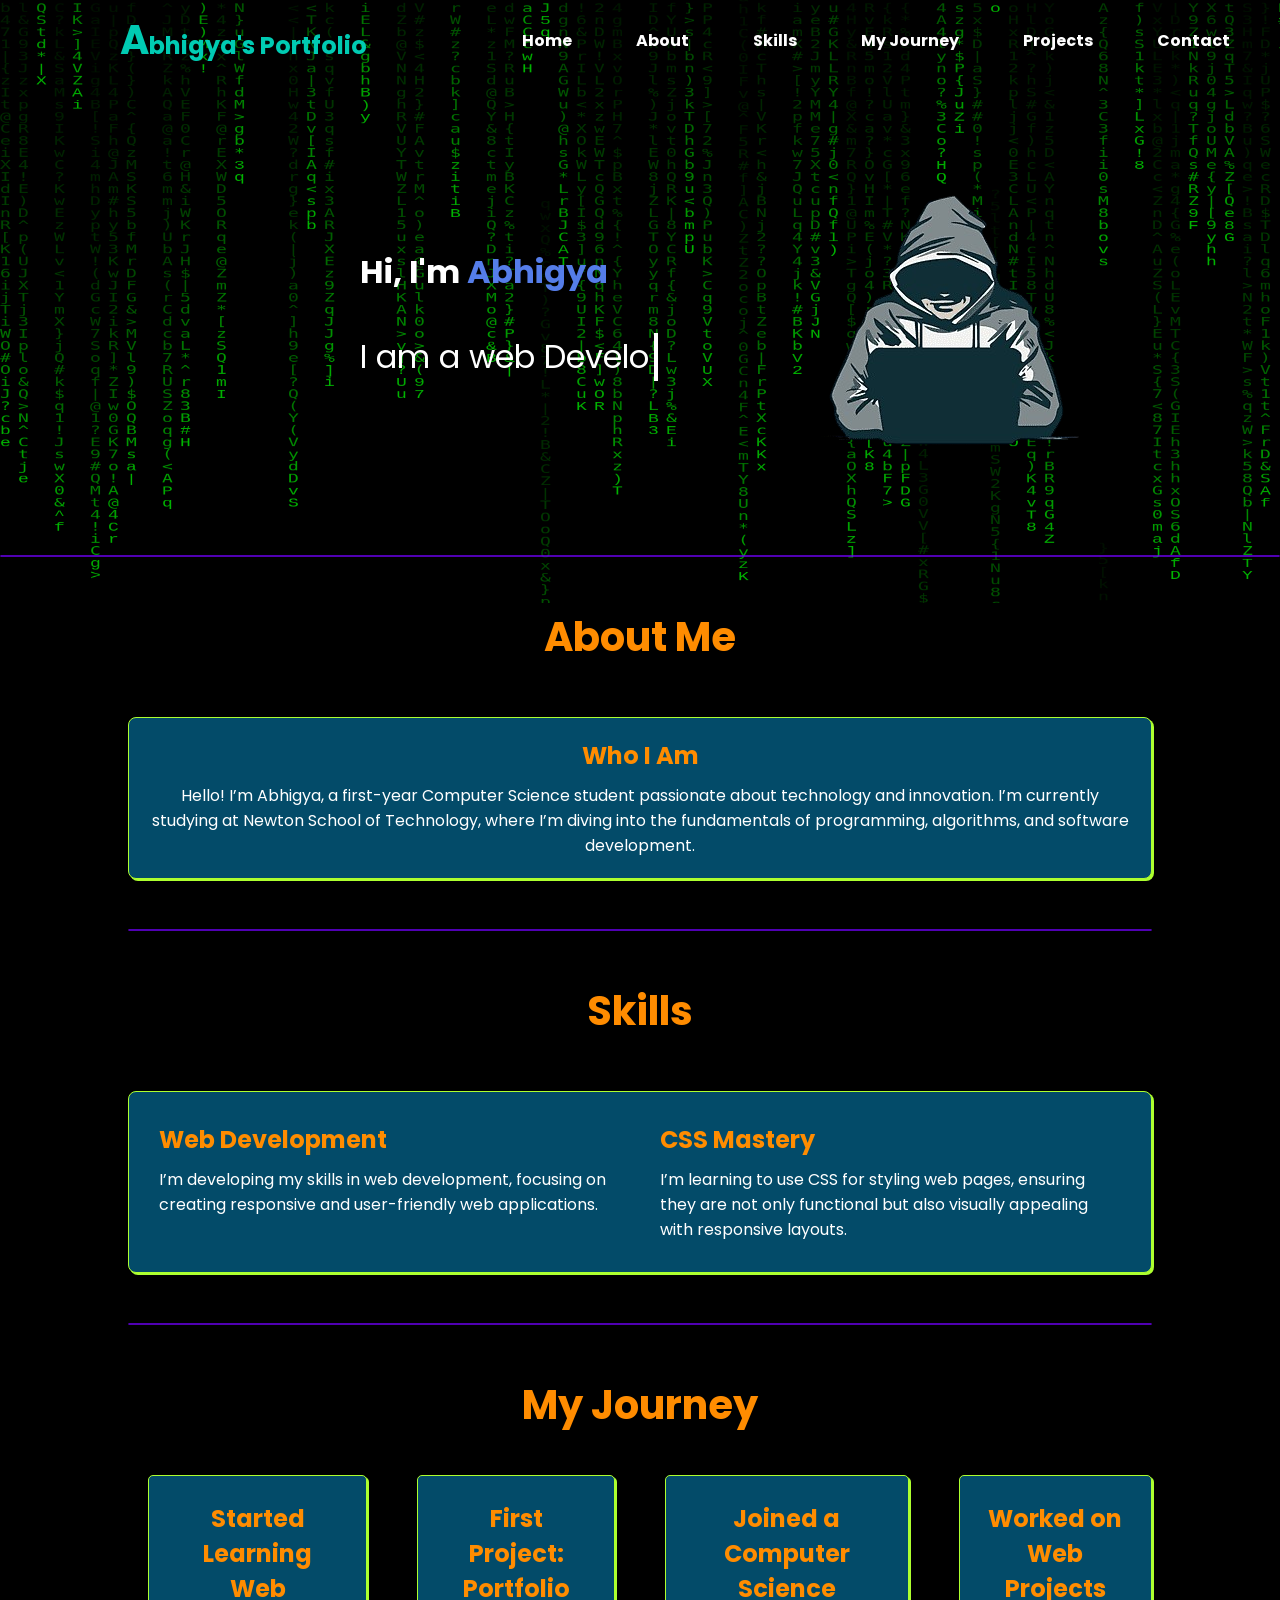
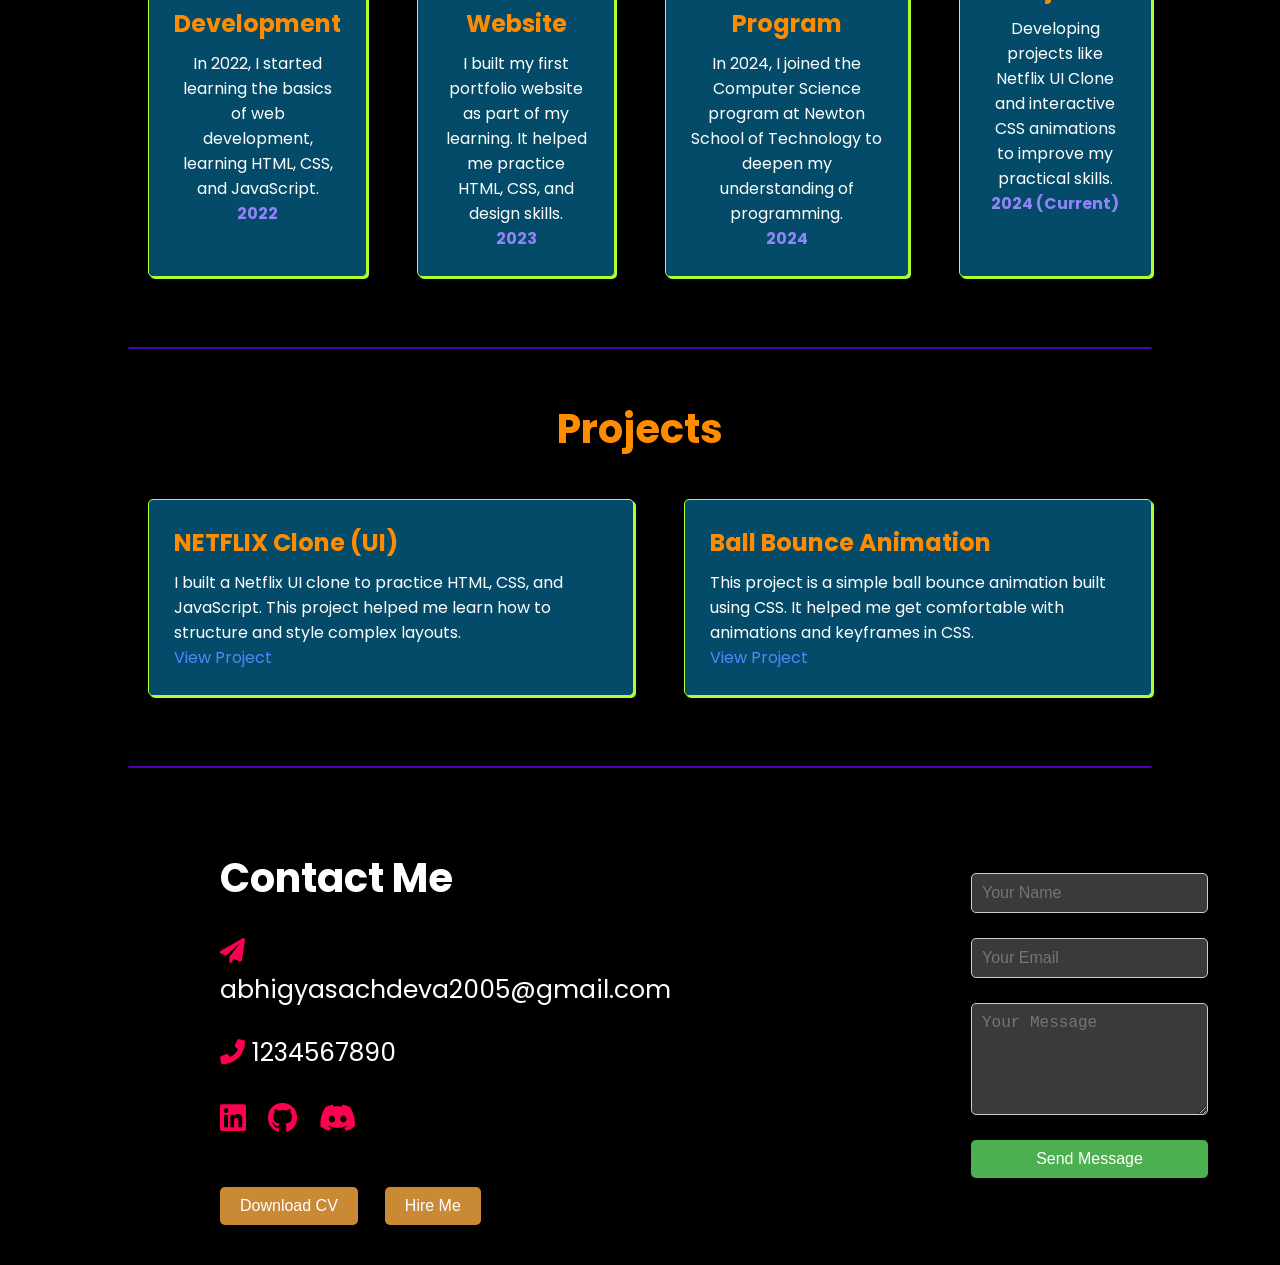
==== portfolio.html @ 4adf4d37 "Add files via upload" ====
<!DOCTYPE html>
<html lang="en">

<head>
    <meta charset="UTF-8">
    <meta name="viewport" content="width=device-width, initial-scale=1.0">
    <title>Abhigya Portfolio</title>
    <link rel="stylesheet" href="portfolio.css">
    <link rel="preconnect" href="https://fonts.googleapis.com">
    <link rel="preconnect" href="https://fonts.gstatic.com" crossorigin>
    <link
        href="https://fonts.googleapis.com/css2?family=Poppins:ital,wght@0,100;0,200;0,300;0,400;0,500;0,600;0,700;0,800;0,900&display=swap"
        rel="stylesheet">
    <link href="https://cdnjs.cloudflare.com/ajax/libs/font-awesome/6.0.0-beta3/css/all.min.css" rel="stylesheet">

    
</head>
<body>
    <canvas id="matrix"></canvas>
    <header>
        <nav id="navbar">
            <div class="left">Abhigya's Portfolio</div>
            <div class="right">
                <ul>
                    <li><a href="#home">Home</a></li>
                    <li><a href="#about">About</a></li>
                    <li><a href="#skills">Skills</a></li>
                    <li><a href="#journey">My Journey</a></li>
                    <li><a href="#projects">Projects</a></li>
                    <li><a href="#contact">Contact</a></li>
                </ul>
            </div>
        </nav>
    </header>

    <main>
        <section id="home" class="firstsection">
            <div class="leftsection">
                <h2>Hi, I'm <span class="purple">Abhigya</span></h2>
                <p id="typing-title"></p>
            </div>
            <div class="rightsection">
                <img src="portfolio.png" alt="Portfolio Image">
            </div>
        </section>

        <hr id="first-line">


        <section id="about" class="about-section">
            <h1 class="section-title">About Me</h1>
            <div class="about-content">
                <div class="about-left">
                    <h3>Who I Am</h3>
                    <p>Hello! I’m Abhigya, a first-year Computer Science student passionate about technology and
                        innovation. I’m currently studying at Newton School of Technology, where I’m diving into the
                        fundamentals of programming, algorithms, and software development.</p>
                </div>
            </div>
        </section>
        <hr>

        <section id="skills" class="skills-section">
            <h1 class="section-title">Skills</h1>
            <div class="skills-content">
                <div class="skill-item">
                    <h3>Web Development</h3>
                    <p>I’m developing my skills in web development, focusing on creating responsive and user-friendly
                        web applications.</p>
                </div>
                <div class="skill-item">
                    <h3>CSS Mastery</h3>
                    <p>I’m learning to use CSS for styling web pages, ensuring they are not only functional but also
                        visually appealing with responsive layouts.</p>
                </div>
            </div>
        </section>
        <hr>

        <section id="journey" class="timeline-section">
            <h1 class="section-title">My Journey</h1>
            <div class="timeline">
                <div class="timeline-event">
                    <div class="timeline-marker"></div>
                    <div class="timeline-content">
                        <h3>Started Learning Web Development</h3>
                        <p>In 2022, I started learning the basics of web development, learning HTML, CSS, and
                            JavaScript.</p>
                        <span class="year">2022</span>
                    </div>
                </div>
                <div class="timeline-event">
                    <div class="timeline-marker"></div>
                    <div class="timeline-content">
                        <h3>First Project: Portfolio Website</h3>
                        <p>I built my first portfolio website as part of my learning. It helped me practice HTML, CSS,
                            and design skills.</p>
                        <span class="year">2023</span>
                    </div>
                </div>
                <div class="timeline-event">
                    <div class="timeline-marker"></div>
                    <div class="timeline-content">
                        <h3>Joined a Computer Science Program</h3>
                        <p>In 2024, I joined the Computer Science program at Newton School of Technology to deepen my
                            understanding of programming.</p>
                        <span class="year">2024</span>
                    </div>
                </div>
                <div class="timeline-event">
                    <div class="timeline-marker"></div>
                    <div class="timeline-content">
                        <h3>Worked on Web Projects</h3>
                        <p>Developing projects like Netflix UI Clone and interactive CSS animations to improve my
                            practical skills.</p>
                        <span class="year">2024 (Current)</span>
                    </div>
                </div>
            </div>
        </section>
        <hr>
        <!-- Projects Section with Flex Layout -->
        <section id="projects" class="projects-section">
            <h1 class="section-title">Projects</h1>
            <div class="timeline">
                <div class="timeline-event">
                    <div class="timeline-marker"></div>
                    <div class="timeline-content">
                        <h3>NETFLIX Clone (UI)</h3>
                        <p>I built a Netflix UI clone to practice HTML, CSS, and JavaScript. This project helped me
                            learn how to structure and style complex layouts.</p>
                        <a href="//" target="_blank" class="project-link">View Project</a>
                    </div>
                </div>
                <div class="timeline-event">
                    <div class="timeline-marker"></div>
                    <div class="timeline-content">
                        <h3>Ball Bounce Animation</h3>
                        <p>This project is a simple ball bounce animation built using CSS. It helped me get comfortable
                            with animations and keyframes in CSS.</p>
                        <a href="http://127.0.0.1:3000/portfolio/ball_bounce/ball.html" target="_blank"
                            class="project-link">View Project</a>
                    </div>
                </div>
            </div>
        </section>
        <hr>
    </main>


    <!-- Footer section -->
    
    <footer id="contact">
        <div class="left-footer">
            <h1 class="sub-title">Contact Me</h1>

            <p><i class="fa fa-paper-plane"></i> abhigyasachdeva2005@gmail.com</p>
            

            <p><i class="fa fa-phone-alt"></i> 1234567890</p>
            
            <div class="social-icons">

                <a href="https://linkedin.com" target="_blank"><i class="fab fa-linkedin"></i></a>
                

                <a href="https://github.com/Abhigya0007" target="_blank"><i class="fab fa-github"></i></a>
                

                <a href="https://discord.com/channels/@me/930333306430558219" target="_blank"><i class="fab fa-discord"></i></a>
            </div>
            <button class="CV" type="submit">Download CV</button>
            <button class="Hire" type="submit">Hire Me</button>
        </div>
        
        

        </div>
        <div class="right-footer">
            <div class="contact-container">

                <form action="#" method="post" class="contact-form">
                    <div class="form-group">

                        <input type="text" id="name" name="name" placeholder="Your Name" required>
                    </div>
                    <div class="form-group">

                        <input type="email" id="email" name="email" placeholder="Your Email" required>
                    </div>
                    <div class="form-group">

                        <textarea id="message" name="message" rows="5" placeholder="Your Message" required></textarea>
                    </div>
                    <button type="submit" class="submit-btn">Send Message</button>
                </form>
                
            </div>
        </div>
    </footer> 





    <script src="portfolio.js"></script>
    
    <script src="https://cdnjs.cloudflare.com/ajax/libs/gsap/3.12.2/gsap.min.js"></script>



</body>
</html>
---- portfolio.css ----
* {
    margin: 0;
    padding: 0;
    box-sizing: border-box;
}
html{
    scroll-behavior: smooth;
}

body {
    background-color: rgba(0, 0, 0);
    color: white;
    font-family: "Poppins", sans-serif;
    scroll-behavior: smooth;
}

header {
    position: sticky;
    top: 0;
    z-index: 1;
}

nav {
    display: flex;
    justify-content: space-between;
    align-items: center;
    height: 80px;
    padding: 0 20px;
    background-color: black;
    transition: background-color 0.3s ease;

}
nav.transparent {
    background-color: transparent;
}

nav.black {
    background-color: black;
}

.left {
    margin-left: 100px;
    color: #00cbb3;
}

.left::first-letter {
    font-size: 40px;
    color: #00cbb3;
}

.left:hover {
    margin-left: 100px;
    color: #00cbb3;
    cursor: pointer;
    opacity: 0.8;
}

nav ul li {
    display: inline-block;
    list-style: none;  
    margin: 0 30px;
    position: relative;
}

nav ul li a {
    text-decoration: none;
    color: white;
    font-weight: bold;
}

nav ul li a::after {
    content: '';
    width: 0;
    height: 3px;
    background: #ff004f;
    position: absolute;
    left: 0;
    bottom: -6px;
    transition: 0.5s;
}

nav ul li a:hover {
    color: rgb(199, 199, 199);
}

nav ul li a:hover::after {
    width: 100%;
}

#first-line {
    border: 1px solid rgb(115, 0, 255, 0.7);
    width: 100%;
    margin: 20px auto;
    border-radius: 10px;
}

hr {
    border: 1px solid rgb(115, 0, 255, 0.7);
    width: 80%;
    margin: 20px auto;
    border-radius: 10px;
}

.left {
    font-weight: bold;
    font-size: 24px;
}

/* Home Section */
.firstsection {
    display: flex;
    justify-content: space-around;
    align-items: center;
    margin: 60px;
}

.firstsection > div {
    width: 40%;
}

.leftsection {
    font-size: 3rem;
    margin: 100px;
    margin-left: 300px;
}

.rightsection img {
    margin: 0;
    margin-right: 100px;
}

.purple {
    color: rgb(85, 125, 233);
}

/* About Section */
.about-section {
    margin-top: 50px;
}

.about-content {
    margin: 50px auto;
    width: 80%;
    background-color: #034b69;
    padding: 20px;
    border-radius: 8px;
    text-align: center;
    display: flex;
    justify-content: space-between;
    gap: 20px;
    flex-wrap: wrap;
    border:1px solid greenyellow;
    box-shadow: 2px 2px greenyellow;
}

.about-left {
    flex: 1;
    min-width: 300px;
}

h3 {
    color: rgb(255, 140, 0);
    font-size: 1.5rem;
    margin-bottom: 10px;
}

/* Skills Section */
.skills-section {
    margin-top: 50px;
}

.skills-content {
    margin: 50px auto;
    width: 80%;
    background-color: #034b69;
    padding: 30px;
    border-radius: 8px;
    display: flex;
    justify-content: space-between;
    gap: 40px;
    flex-wrap: wrap;
    border:1px solid greenyellow;
    box-shadow: 2px 2px greenyellow;
}

.skill-item {
    flex: 1;
    min-width: 300px;
}

.skill-item h3 {
    color: rgb(255, 140, 0);
    font-size: 1.5rem;
    margin-bottom: 10px;
}

/* Timeline Section */
.timeline-section {
    margin: 50px auto;
    width: 80%;
    text-align: center;
}

.timeline {
    display: flex;
    flex-direction: row;
    gap: 30px;
}

.timeline-event {
    display: flex;
    align-items: flex-start;
    gap: 20px;
    margin-bottom: 20px;
}

.timeline-content {
    background-color: #034b69;
    padding: 25px;
    border-radius: 5px;
    width: 110%;
    height: 100%;
    border:1px solid greenyellow;
    box-shadow: 2px 2px greenyellow;
}

.timeline-content h3 {
    color: rgb(255, 140, 0);
    margin-bottom: 10px;
}

.year {
    font-weight: bold;
    color: #9183f8;
}

/* Projects Section */
.projects-section {
    margin: 50px auto;
    width: 80%;
}

.projects-section .timeline {
    display: flex;
    flex-direction: row;
    gap: 30px;
}

.projects-section .timeline-event {
    display: flex;
    align-items: flex-start;
    gap: 20px;
}

.project-link {
    color: #4e89fc;
    text-decoration: none;
}

.project-link:hover {
    color: #a6c1f5;
}

.social-icons a {
    text-decoration: none;
    font-size: 30px;
    margin-right: 15px;
    color: #ababab;
    display: inline-block;
    transition: transform 0.5s;
}

.social-icons a:hover {
    color: #ff0044;
    transform: translateY(-5px);
}

/* Typing Effect */
#typing-title {
    display: inline-block;
    font-size: 2rem;
    color: #fff;
    white-space: nowrap;
    border-right: 4px solid #fff;
    padding-right: 5px;
    animation: blink 0.7s step-end infinite;
}

@keyframes blink {
    50% {
        border-color: transparent;
    }
}

/* Section Titles */
h1, h2 {
    font-size: 2rem;
    color: #fff;
    margin-bottom: 20px;
}

.section-title {
    font-size: 2.5rem;
    color: rgb(255, 140, 0);
    margin-bottom: 40px;
    text-align: center;
}

.sub-title {
    font-size: 40px;
}

.left-footer {
    font-size: 25px;
    margin-top: 20px;
    flex-basis: 40%;
    margin-left: 200px;
}

.left-footer p {
    margin-top: 25px;
}

.left-footer a {
    margin-top: 25px;
}

.left-footer i:hover {
    color: #910043;
}

.left-footer i {
    color: #ff004f;
}

#contact {
    background-color: #000000;
    color: #fff;
    padding: 40px 20px;
    display: flex;
    justify-content: space-evenly;
}

.left-footer, .right-footer {
    flex: 1;
}

.right-footer {
    margin-left: 300px;
    display: flex;
    text-align: center;
}

.contact-container {
    max-width: 500px;
}

.contact-form {
    margin-top: 45px;
    display: flex;
    flex-direction: column;
    gap: 25px;
}

.form-group {
    display: flex;
    flex-direction: column;
    gap: 5px;
}

input, textarea {
    padding: 10px;
    border: 1px solid #ccc;
    border-radius: 5px;
    font-size: 16px;
    width: 100%;
    background-color: #3a3a3a;
    color: rgb(255, 255, 255);
}

textarea {
    resize: vertical;
}

.submit-btn {
    background-color: #4CAF50;
    color: white;
    padding: 10px 20px;
    font-size: 16px;
    border: none;
    border-radius: 5px;
    cursor: pointer;
    transition: background-color 0.3s ease;
}

.submit-btn:hover {
    background-color: #3b883f;
}

/* Hover effect on content */
.about-content:hover {
    transform: scale(1.03);
    transition: 0.3s ease;
}

.skills-content:hover {
    transform: scale(1.03);
    transition: 0.3s ease;
}

.timeline-content:hover {
    transform: scale(1.03);
    transition: 0.3s ease;
}

.projects-content:hover {
    transform: scale(1.03);
    transition: 0.3s ease-in-out;
}

.CV {
    background-color: #c98935;
    color: white;
    padding: 10px 20px;
    font-size: 16px;
    border: none;
    border-radius: 5px;
    cursor: pointer;
    transition: background-color 0.3s ease;
    margin-top: 45px;
}

.CV:hover {
    background-color: #80561f;
}

.Hire {
    background-color: #c98935;
    color: white;
    padding: 10px 20px;
    font-size: 16px;
    border: none;
    border-radius: 5px;
    cursor: pointer;
    transition: background-color 0.3s ease;
    margin: 45px 0 0 20px;
}

.Hire:hover {
    background-color: #80561f;
}

/* Mobile Responsiveness */
@media (max-width: 1200px) {
    .firstsection {
        flex-direction: column;
        margin: 30px;
    }
    .firstsection > div {
        width: 100%;
        margin-bottom: 20px;
    }

    .leftsection {
        margin-left: 0;
        font-size: 2rem;
        text-align: center;
    }

    .rightsection img {
        margin: 0;
        margin-right: 0;
        width: 100%;
    }

    .about-content, .skills-content, .timeline-content, .projects-content {
        flex-direction: column;
    }

    .about-left, .right-footer {
        margin-left: 0;
        margin-right: 0;
        text-align: center;
    }

    .left-footer {
        margin-left: 0;
    }

    nav ul li {
        margin: 0 15px;
    }

    nav {
        flex-direction: column;
        align-items: flex-start;
        height: auto;
    }
}

/* Small Mobile (max-width: 600px) */
@media (max-width: 600px) {
    nav ul li {
        margin: 0 10px;
    }

    .left {
        margin-left: 0;
        font-size: 20px;
    }

    .left-footer, .right-footer {
        flex-basis: 100%;
        margin-left: 0;
        margin-right: 0;
    }

    .contact-form input,
    .contact-form textarea {
        padding: 8px;
        font-size: 14px;
    }

    .CV, .Hire {
        font-size: 14px;
        padding: 8px 16px;
    }

    .section-title {
        font-size: 2rem;
    }

    h1, h2 {
        font-size: 1.5rem;
    }

    .left-footer i {
        font-size: 18px;
    }
}
/* Matrix Rain Background */
canvas {
    display: block;
    position: absolute;
    top: 0;
    left: 0;
    width: 100%;
    height: 100%;
    z-index: -1; 
    opacity: 0.7;
    height: 67vh;
    width: 100vw;
}
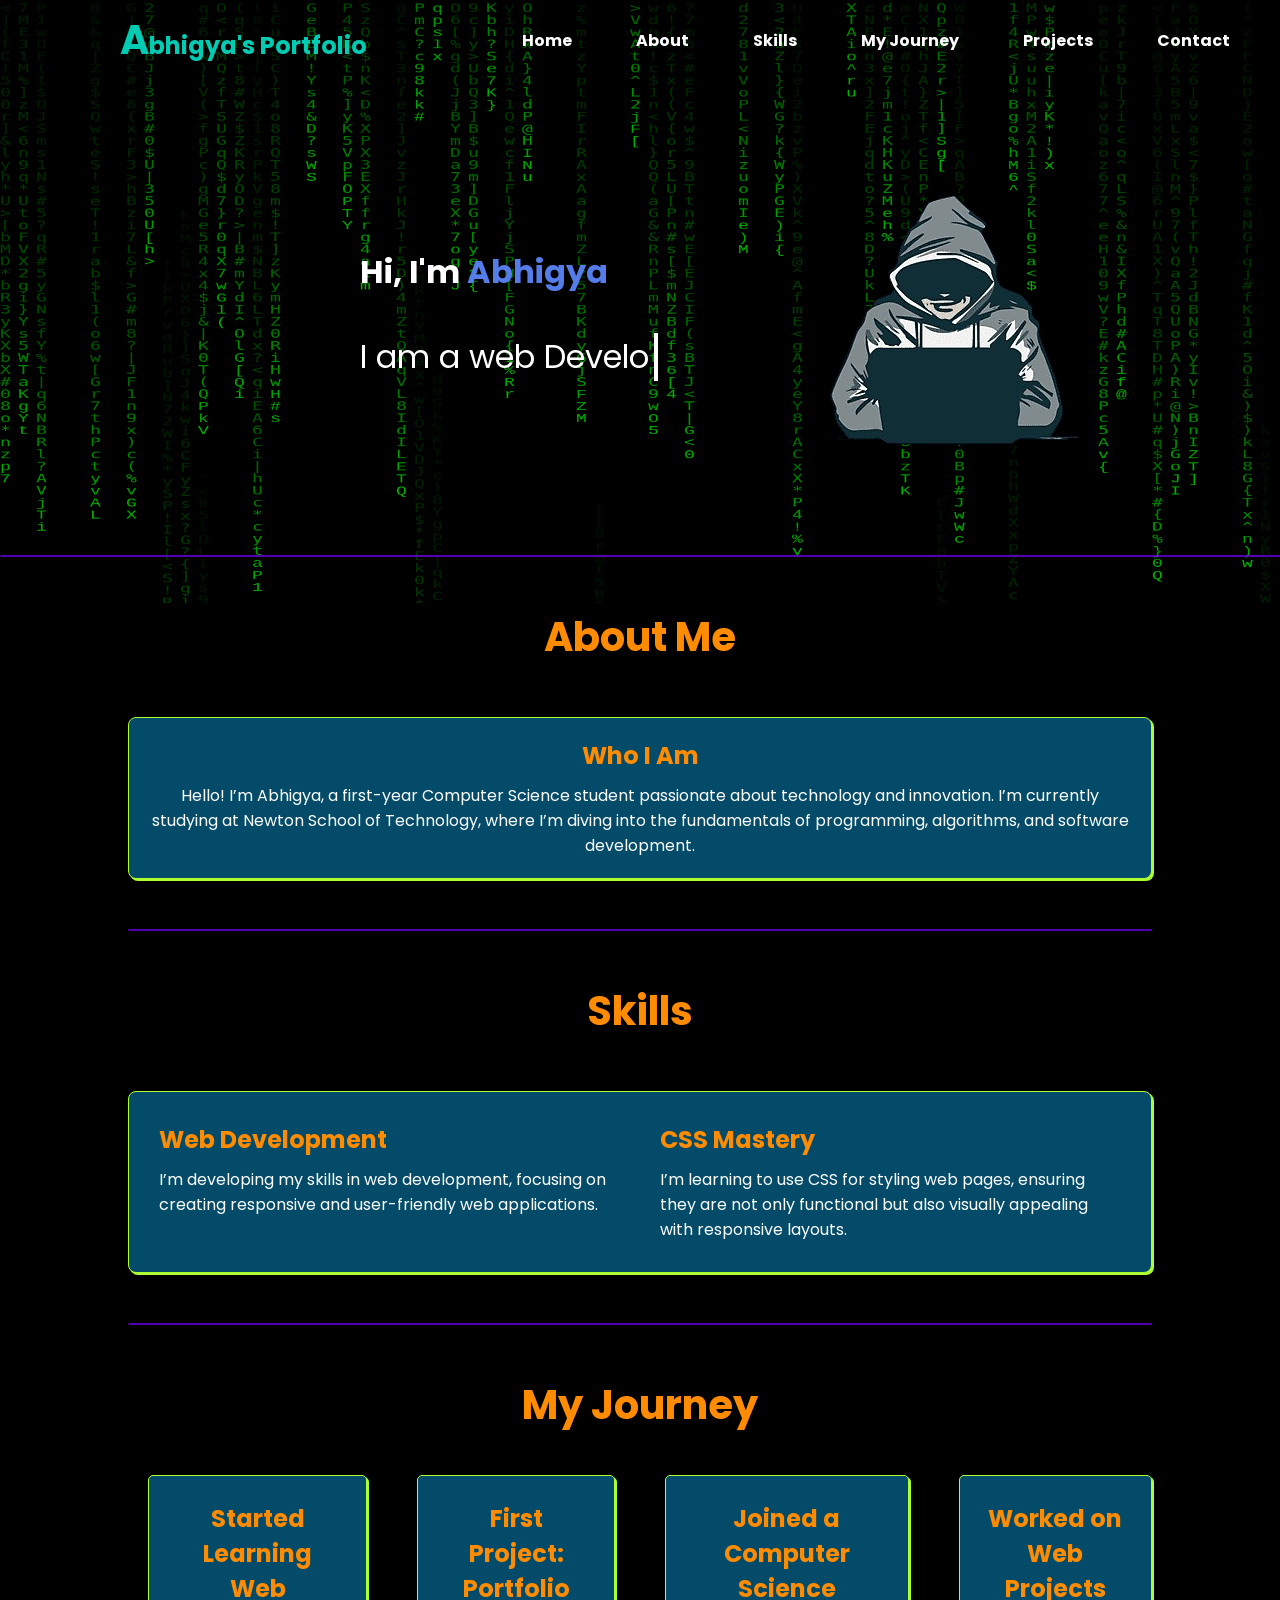
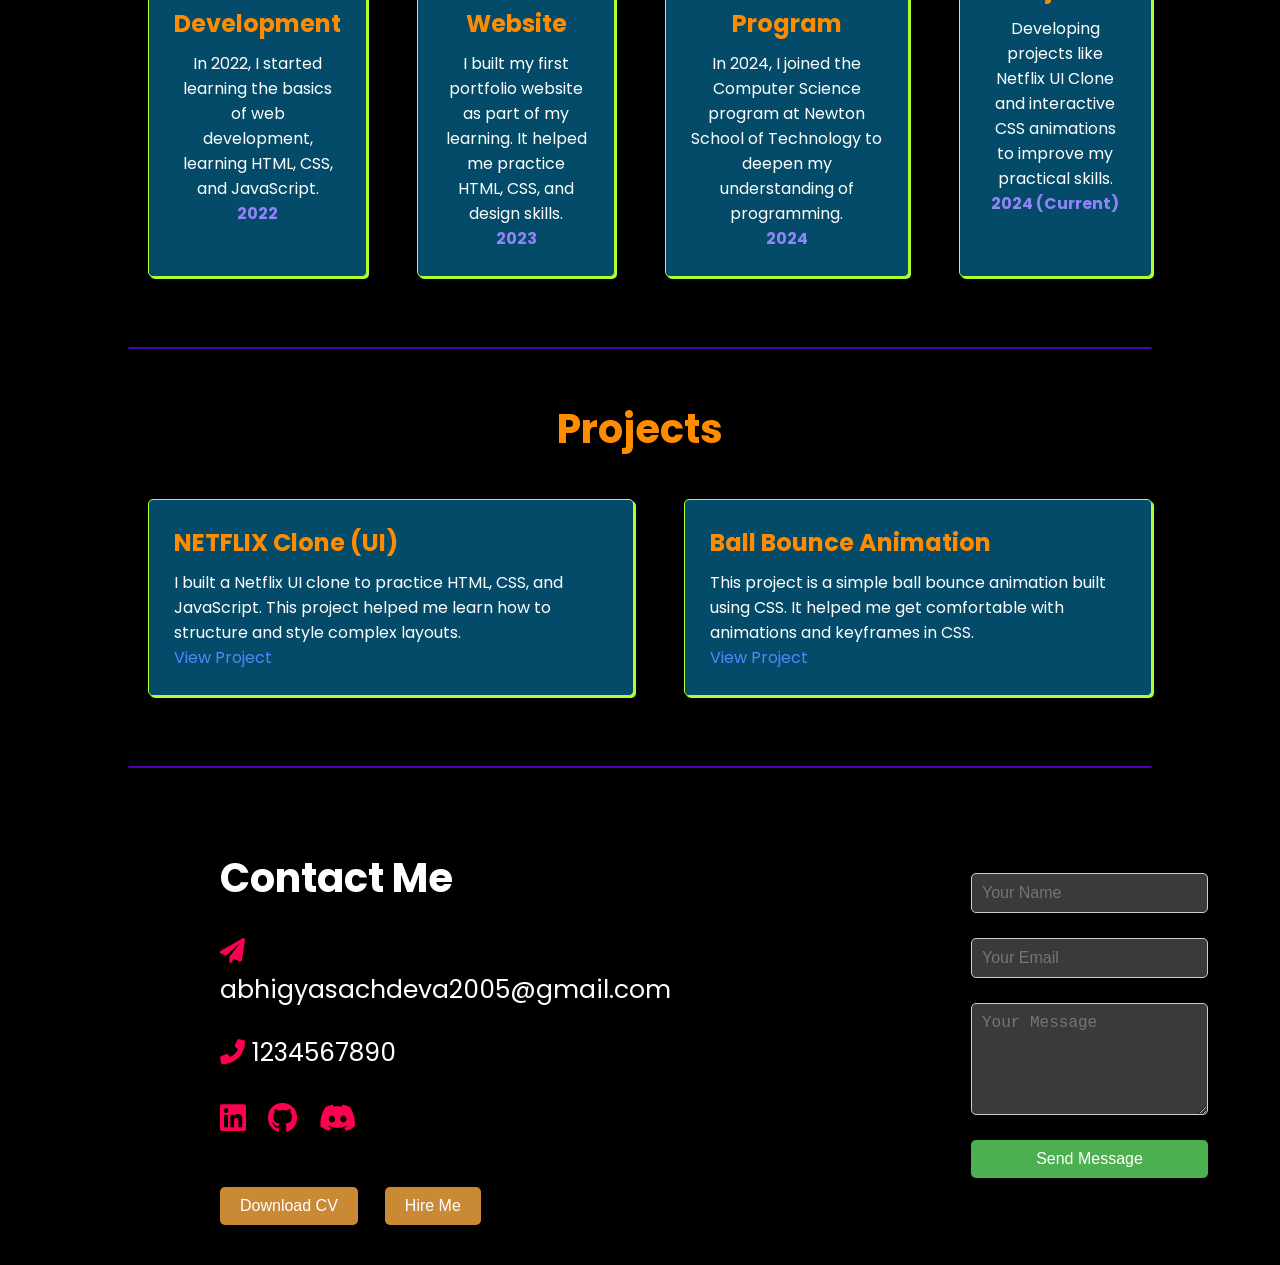
==== commit bbe82273: "Update portfolio.html" ====
--- a/portfolio.html
+++ b/portfolio.html
@@ -129,7 +129,7 @@
                         <h3>NETFLIX Clone (UI)</h3>
                         <p>I built a Netflix UI clone to practice HTML, CSS, and JavaScript. This project helped me
                             learn how to structure and style complex layouts.</p>
-                        <a href="//" target="_blank" class="project-link">View Project</a>
+                        <a href="https://abhigya0205.github.io/Netflix-clone/Netflix.html" target="_blank" class="project-link">View Project</a>
                     </div>
                 </div>
                 <div class="timeline-event">
@@ -210,4 +210,4 @@
 
 
 </body>
-</html>+</html>
